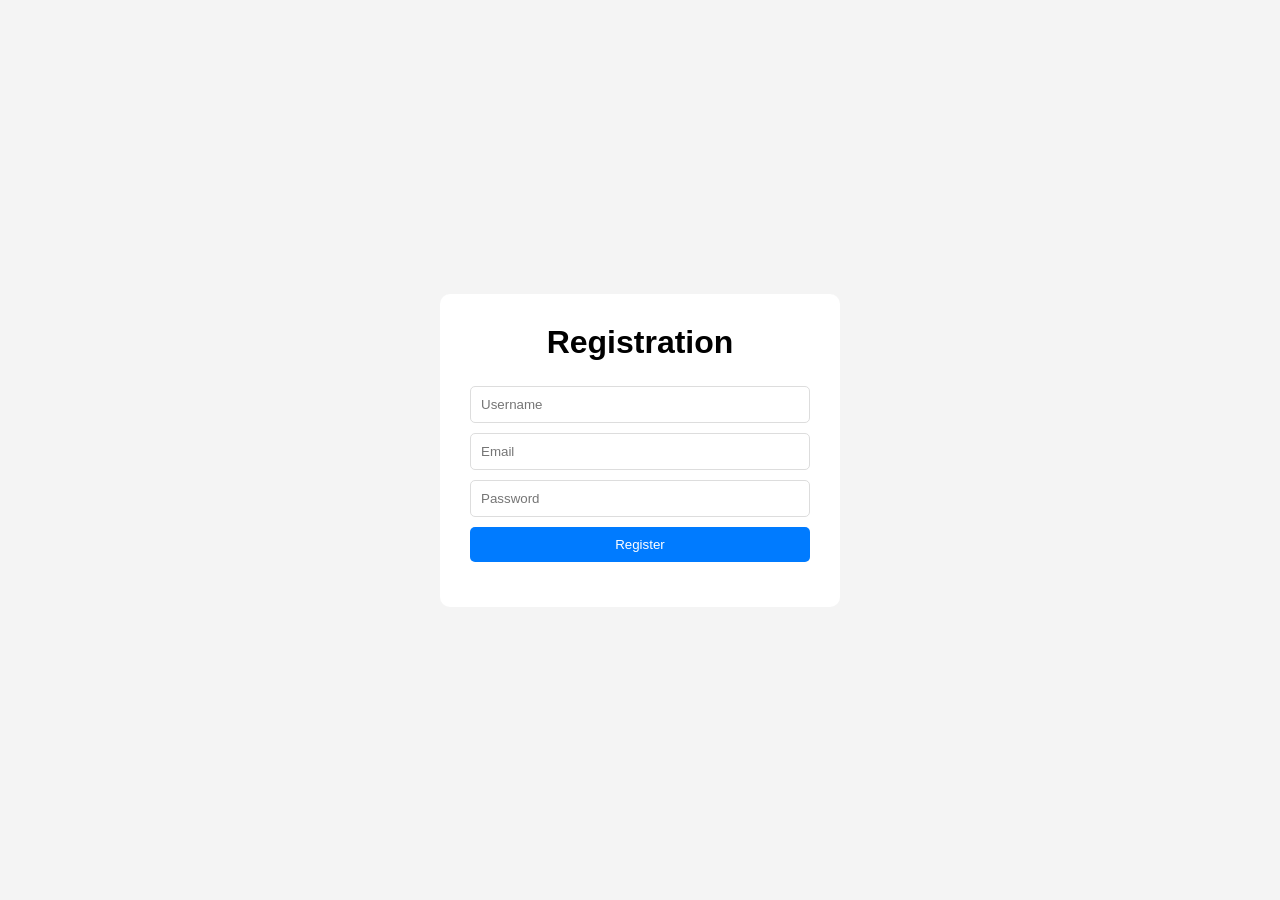
==== frontend/registration.html @ a256129e "Porgress 1" ====
<!DOCTYPE html>
<html>
<head>
    <title>Registration</title>
    <style>
        * { margin: 0; padding: 0; box-sizing: border-box; }
        body { font-family: Arial; background: #f4f4f4; display: flex; justify-content: center; align-items: center; min-height: 100vh; }
        .container { background: white; padding: 30px; border-radius: 10px; width: 400px; }
        h1 { text-align: center; margin-bottom: 20px; }
        input, button { width: 100%; padding: 10px; margin: 5px 0; border: 1px solid #ddd; border-radius: 5px; }
        button { background: #007bff; color: white; border: none; cursor: pointer; }
        button:hover { background: #0056b3; }
        #message { margin-top: 10px; text-align: center; }
        .green { color: green; }
        .red { color: red; }
    </style>
</head>
<body>

<div class="container">
    <h1>Registration</h1>
    
    <input type="text" id="username" placeholder="Username">
    <input type="email" id="email" placeholder="Email">
    <input type="password" id="password" placeholder="Password">
    <button id="registerBtn">Register</button>
    <p id="message"></p>
</div>
    
    <script src="./Registrationscript.js"></script>
</body>
</html>
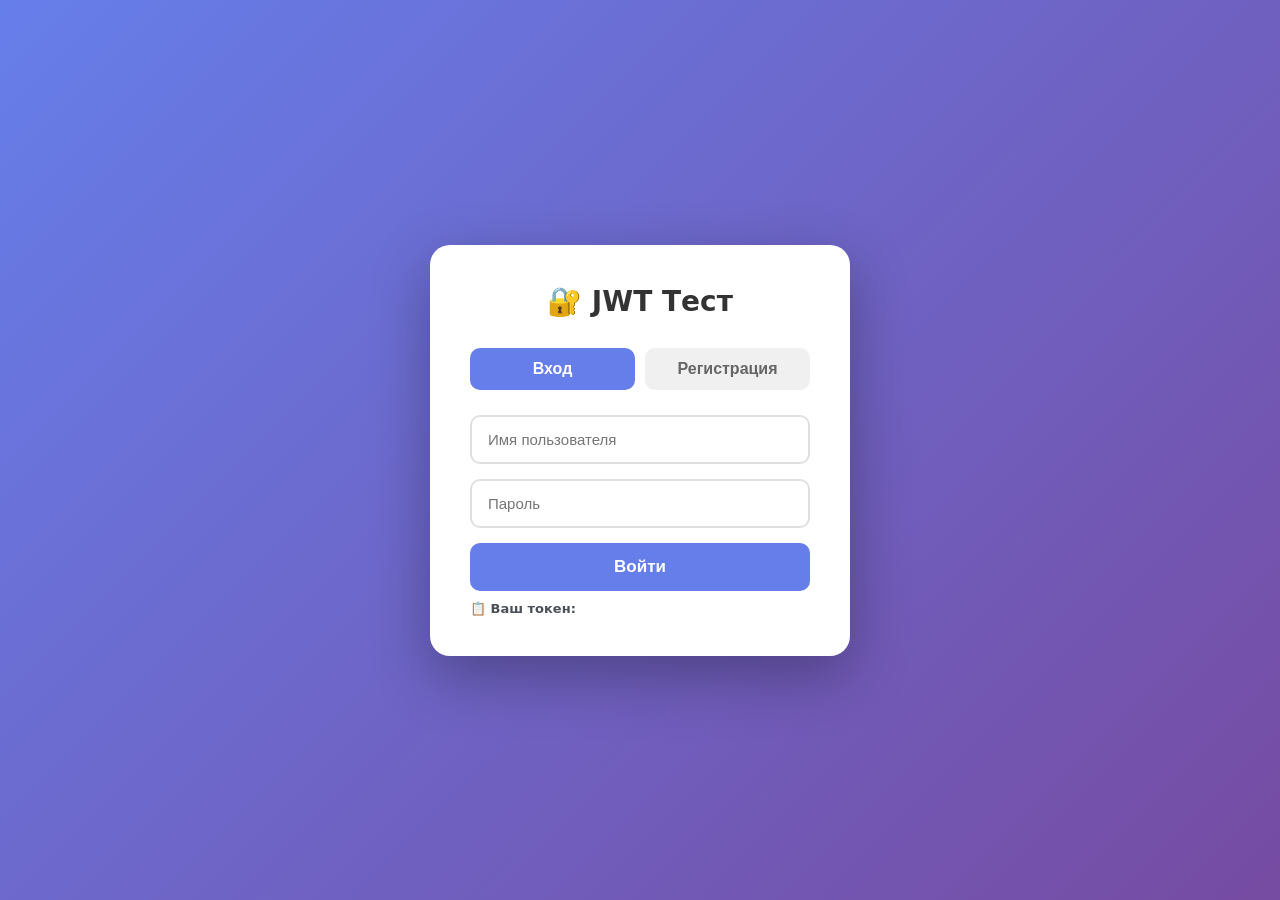
==== commit 92413bb6: "JWT, different folders, working frontend" ====
--- a/frontend/registration.html
+++ b/frontend/registration.html
@@ -1,32 +1,41 @@
 <!DOCTYPE html>
-<html>
+<html lang="ru">
 <head>
-    <title>Registration</title>
-    <style>
-        * { margin: 0; padding: 0; box-sizing: border-box; }
-        body { font-family: Arial; background: #f4f4f4; display: flex; justify-content: center; align-items: center; min-height: 100vh; }
-        .container { background: white; padding: 30px; border-radius: 10px; width: 400px; }
-        h1 { text-align: center; margin-bottom: 20px; }
-        input, button { width: 100%; padding: 10px; margin: 5px 0; border: 1px solid #ddd; border-radius: 5px; }
-        button { background: #007bff; color: white; border: none; cursor: pointer; }
-        button:hover { background: #0056b3; }
-        #message { margin-top: 10px; text-align: center; }
-        .green { color: green; }
-        .red { color: red; }
-    </style>
+    <meta charset="UTF-8">
+    <meta name="viewport" content="width=device-width, initial-scale=1.0">
+    <title>Currency Wallet</title>
+    <link rel="stylesheet" href="style.css">
+
 </head>
 <body>
+    <div class="container">
+        <h1>🔐 JWT Тест</h1>
+        
+        <div class="tab">
+            <button id="tabSignIn" class="active" onclick="switchTab('signIn')">Вход</button>
+            <button id="tabSignUp" onclick="switchTab('signUp')">Регистрация</button>
+        </div>
 
-<div class="container">
-    <h1>Registration</h1>
-    
-    <input type="text" id="username" placeholder="Username">
-    <input type="email" id="email" placeholder="Email">
-    <input type="password" id="password" placeholder="Password">
-    <button id="registerBtn">Register</button>
-    <p id="message"></p>
-</div>
-    
-    <script src="./Registrationscript.js"></script>
+        <!-- Sign In -->
+        <form id="signInForm" class="form" onsubmit="signIn(event)">
+            <input type="text" id="loginUsername" placeholder="Имя пользователя" required>
+            <input type="password" id="loginPassword" placeholder="Пароль" required>
+            <button type="submit">Войти</button>
+        </form>
+
+        <!-- Sign Up -->
+        <form id="signUpForm" class="form hidden" onsubmit="signUp(event)">
+            <input type="text" id="regUsername" placeholder="Имя пользователя" required>
+            <input type="email" id="regEmail" placeholder="Email" required>
+            <input type="password" id="regPassword" placeholder="Пароль" required>
+            <button type="submit">Зарегистрироваться</button>
+        </form>
+
+        <div id="message" class="message"></div>
+        <div class="token-label">📋 Ваш токен:</div>
+        <div id="tokenDisplay" class="token-box"></div>
+    </div>
+
+    <script src="Registrationscript.js"></script>
 </body>
 </html>
--- a/frontend/style.css
+++ b/frontend/style.css
@@ -0,0 +1,120 @@
+  * { margin: 0; padding: 0; box-sizing: border-box; }
+        body {
+            font-family: system-ui, sans-serif;
+            min-height: 100vh;
+            display: flex;
+            justify-content: center;
+            align-items: center;
+            background: linear-gradient(135deg, #667eea 0%, #764ba2 100%);
+        }
+        .container {
+            background: white;
+            border-radius: 20px;
+            padding: 40px;
+            width: 420px;
+            max-width: 95%;
+            box-shadow: 0 20px 60px rgba(0,0,0,0.3);
+        }
+        h1 {
+            text-align: center;
+            color: #333;
+            margin-bottom: 30px;
+            font-size: 28px;
+        }
+        .tab {
+            display: flex;
+            gap: 10px;
+            margin-bottom: 25px;
+        }
+        .tab button {
+            flex: 1;
+            padding: 12px;
+            border: none;
+            border-radius: 10px;
+            font-size: 16px;
+            font-weight: 600;
+            cursor: pointer;
+            transition: 0.3s;
+            background: #f0f0f0;
+            color: #666;
+        }
+        .tab button.active {
+            background: #667eea;
+            color: white;
+        }
+        .form {
+            display: flex;
+            flex-direction: column;
+            gap: 15px;
+        }
+        .form.hidden {
+            display: none;
+        }
+        input {
+            padding: 14px 16px;
+            border: 2px solid #e0e0e0;
+            border-radius: 10px;
+            font-size: 15px;
+            transition: 0.3s;
+        }
+        input:focus {
+            outline: none;
+            border-color: #667eea;
+        }
+        button[type="submit"] {
+            padding: 14px;
+            background: #667eea;
+            color: white;
+            border: none;
+            border-radius: 10px;
+            font-size: 17px;
+            font-weight: 600;
+            cursor: pointer;
+            transition: 0.3s;
+        }
+        button[type="submit"]:hover {
+            background: #5a6fd6;
+            transform: scale(1.01);
+        }
+        .message {
+            margin-top: 15px;
+            padding: 12px;
+            border-radius: 8px;
+            font-size: 14px;
+            display: none;
+            word-break: break-all;
+        }
+        .message.success {
+            display: block;
+            background: #d4edda;
+            color: #155724;
+            border: 1px solid #c3e6cb;
+        }
+        .message.error {
+            display: block;
+            background: #f8d7da;
+            color: #721c24;
+            border: 1px solid #f5c6cb;
+        }
+        .token-box {
+            margin-top: 10px;
+            padding: 12px;
+            background: #f8f9fa;
+            border-radius: 8px;
+            font-size: 12px;
+            word-break: break-all;
+            font-family: monospace;
+            border: 1px solid #dee2e6;
+            display: none;
+            max-height: 150px;
+            overflow-y: auto;
+        }
+        .token-box.show {
+            display: block;
+        }
+        .token-label {
+            font-weight: 600;
+            font-size: 13px;
+            color: #495057;
+            margin-top: 10px;
+        }
